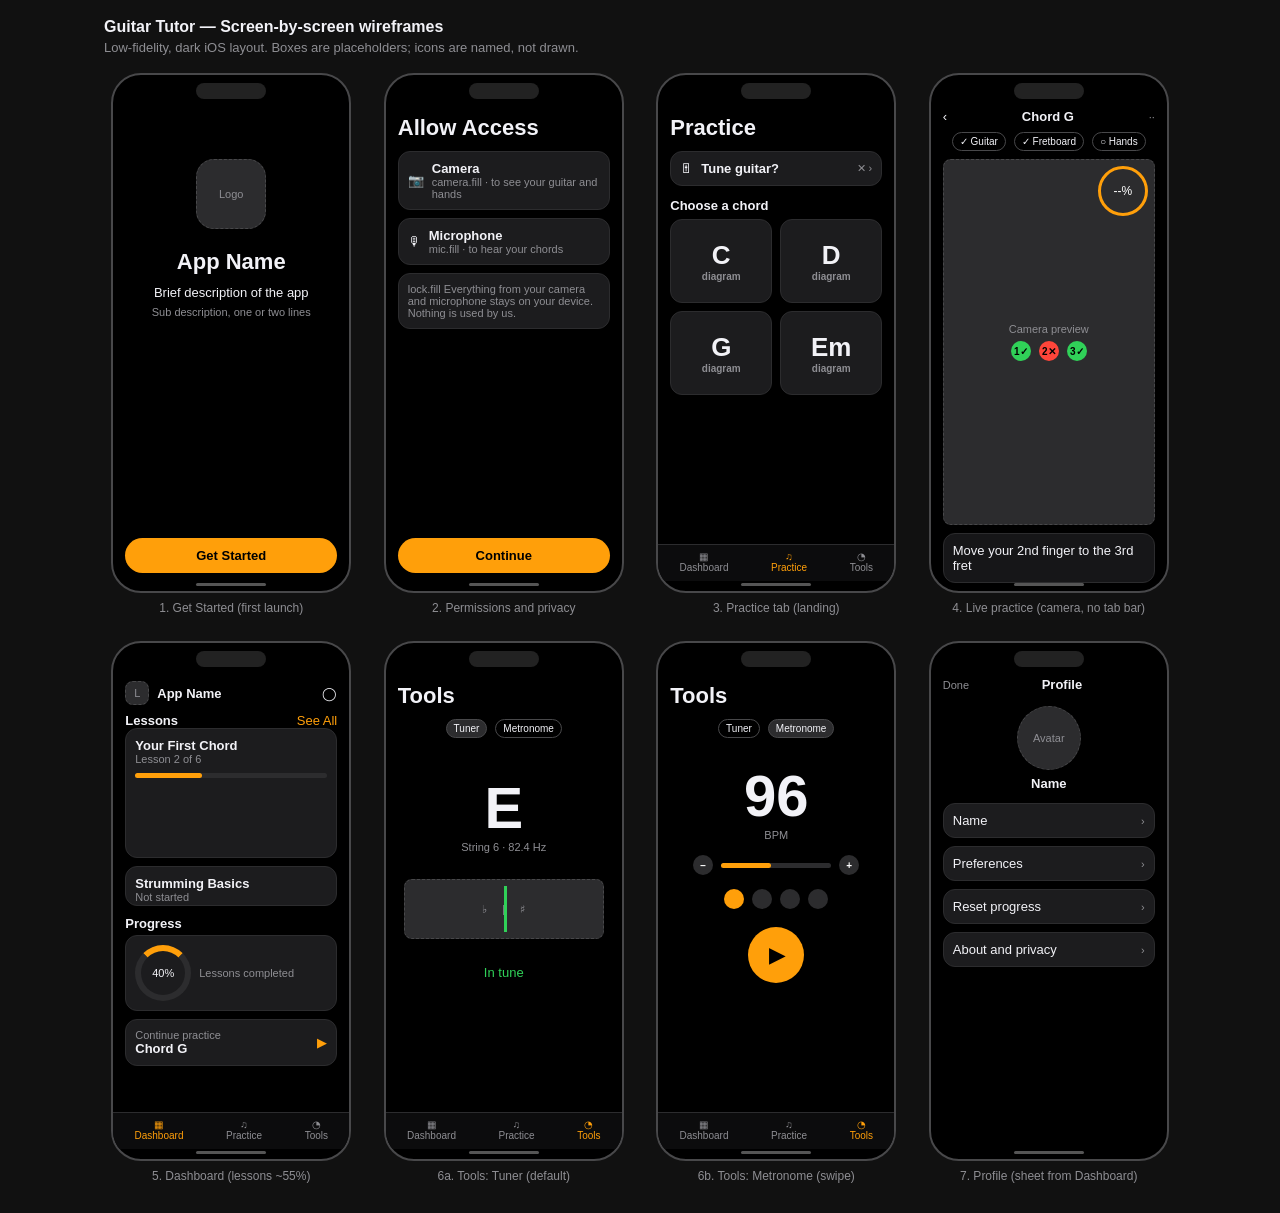
==== Guitar Tutor — Wireframes.html @ 3e051ee6 "first commit" ====
<!DOCTYPE html>
<html lang="en"><head><meta charset="utf-8">
<meta name="viewport" content="width=device-width, initial-scale=1, viewport-fit=cover">
<title>Guitar Tutor — Wireframes</title>
<style>
:root{box-sizing:border-box;padding-top:env(safe-area-inset-top,0px);padding-bottom:env(safe-area-inset-bottom,0px);--bg:#111;--s1:#1c1c1e;--s2:#2c2c2e;--ln:#48484a;--tx:#f2f2f7;--mu:#8e8e93;--ac:#ff9f0a;--g:#30d158;--r:#ff453a}
html{scroll-padding-top:env(safe-area-inset-top,0px)}
*{box-sizing:border-box}
body{margin:0;background:var(--bg);color:var(--tx);font:13px -apple-system,"Segoe UI",Helvetica,Arial,sans-serif}
.w{max-width:1100px;margin:0 auto;padding:18px 14px 30px}
h1{font-size:16px;margin:0 0 4px}.sub{color:var(--mu);margin:0 0 18px}
.grid{display:grid;grid-template-columns:repeat(auto-fill,minmax(250px,1fr));gap:26px 18px;justify-items:center}
figure{margin:0}figcaption{text-align:center;margin-top:8px;color:var(--mu);font-size:12px}
.ph{width:240px;height:520px;border:2px solid var(--ln);border-radius:30px;background:#000;position:relative;overflow:hidden;display:flex;flex-direction:column;padding:34px 12px 10px}
.ph:before{content:"";position:absolute;top:8px;left:50%;width:70px;height:16px;margin-left:-35px;border-radius:9px;background:#222}
.ph:after{content:"";position:absolute;bottom:5px;left:50%;width:70px;height:3px;margin-left:-35px;border-radius:2px;background:#555}
.lt{font-size:22px;font-weight:700;margin:6px 0 10px}
.card{background:var(--s1);border:1px solid var(--s2);border-radius:12px;padding:9px;margin-bottom:8px}
.row{display:flex;align-items:center;gap:8px}.sp{justify-content:space-between}
.btn{background:var(--ac);color:#000;font-weight:600;text-align:center;border-radius:20px;padding:10px;margin-top:auto;margin-bottom:8px}
.box{background:var(--s2);border:1px dashed var(--ln);border-radius:8px;display:flex;align-items:center;justify-content:center;color:var(--mu);font-size:11px}
.mu{color:var(--mu);font-size:11px}.b{font-weight:600}.c{text-align:center}
.tab{margin-top:auto;display:flex;justify-content:space-around;border-top:1px solid var(--s2);padding:6px 0 8px;font-size:10px;color:var(--mu);margin-left:-12px;margin-right:-12px;background:#0c0c0d}
.tab span{text-align:center}.tab .on{color:var(--ac)}
.chip{border:1px solid var(--ln);border-radius:12px;padding:3px 7px;font-size:10px}
.dot{width:20px;height:20px;border-radius:50%;display:inline-flex;align-items:center;justify-content:center;font-size:10px;font-weight:700;color:#000}
.pb{height:5px;background:var(--s2);border-radius:3px}.pb i{display:block;height:5px;background:var(--ac);border-radius:3px}
.ring{width:56px;height:56px;border-radius:50%;border:6px solid var(--s2);border-top-color:var(--ac);display:flex;align-items:center;justify-content:center;font-size:11px}
.chord{height:84px;display:flex;flex-direction:column;align-items:center;justify-content:center;font-size:26px;font-weight:700}
.g2{display:grid;grid-template-columns:1fr 1fr;gap:8px}
.g2 .card{margin:0}
</style></head><body><div class="w">
<h1>Guitar Tutor — Screen-by-screen wireframes</h1>
<p class="sub">Low-fidelity, dark iOS layout. Boxes are placeholders; icons are named, not drawn.</p>
<div class="grid">

<figure><div class="ph">
<div class="box" style="width:70px;height:70px;margin:50px auto 14px;border-radius:18px">Logo</div>
<div class="lt c">App Name</div>
<div class="c">Brief description of the app</div>
<div class="c mu" style="margin-top:6px">Sub description, one or two lines</div>
<div class="btn">Get Started</div></div><figcaption>1. Get Started (first launch)</figcaption></figure>

<figure><div class="ph">
<div class="lt">Allow Access</div>
<div class="card"><div class="row"><span>📷</span><div><div class="b">Camera</div><div class="mu">camera.fill · to see your guitar and hands</div></div></div></div>
<div class="card"><div class="row"><span>🎙</span><div><div class="b">Microphone</div><div class="mu">mic.fill · to hear your chords</div></div></div></div>
<div class="card mu">lock.fill Everything from your camera and microphone stays on your device. Nothing is used by us.</div>
<div class="btn">Continue</div></div><figcaption>2. Permissions and privacy</figcaption></figure>

<figure><div class="ph">
<div class="lt">Practice</div>
<div class="card row sp"><div class="row"><span>🎚</span><span class="b">Tune guitar?</span></div><span class="mu">✕ ›</span></div>
<div class="b" style="margin:4px 0 6px">Choose a chord</div>
<div class="g2"><div class="card chord">C<span class="mu" style="font-size:10px">diagram</span></div><div class="card chord">D<span class="mu" style="font-size:10px">diagram</span></div><div class="card chord">G<span class="mu" style="font-size:10px">diagram</span></div><div class="card chord">Em<span class="mu" style="font-size:10px">diagram</span></div></div>
<div class="tab"><span>▦<br>Dashboard</span><span class="on">♫<br>Practice</span><span>◔<br>Tools</span></div></div><figcaption>3. Practice tab (landing)</figcaption></figure>

<figure><div class="ph" style="padding-bottom:8px">
<div class="row sp"><span>‹</span><span class="b">Chord G</span><span class="mu">··</span></div>
<div class="row" style="margin:8px 0;justify-content:center"><span class="chip">✓ Guitar</span><span class="chip">✓ Fretboard</span><span class="chip">○ Hands</span></div>
<div class="box" style="flex:1;position:relative;flex-direction:column;gap:6px">Camera preview<div class="row"><span class="dot" style="background:var(--g)">1✓</span><span class="dot" style="background:var(--r)">2✕</span><span class="dot" style="background:var(--g)">3✓</span></div>
<div style="position:absolute;right:6px;top:6px;width:50px;height:50px;border-radius:50%;border:3px solid var(--ac);display:flex;align-items:center;justify-content:center;color:#fff;font-size:12px">--%</div></div>
<div class="card" style="margin:8px 0 0;background:#1c1c1ecc">Move your 2nd finger to the 3rd fret</div></div><figcaption>4. Live practice (camera, no tab bar)</figcaption></figure>

<figure><div class="ph">
<div class="row sp" style="margin-top:4px"><div class="row"><div class="box" style="width:24px;height:24px">L</div><span class="b">App Name</span></div><span>◯</span></div>
<div class="row sp" style="margin-top:8px"><span class="b">Lessons</span><span style="color:var(--ac)">See All</span></div>
<div class="card" style="height:130px"><div class="b">Your First Chord</div><div class="mu">Lesson 2 of 6</div><div class="pb" style="margin-top:8px"><i style="width:35%"></i></div></div>
<div class="card" style="height:40px"><div class="b">Strumming Basics</div><div class="mu">Not started</div></div>
<div class="b" style="margin:2px 0 4px">Progress</div>
<div class="card row"><div class="ring">40%</div><div class="mu">Lessons completed</div></div>
<div class="card row sp"><div><div class="mu">Continue practice</div><div class="b">Chord G</div></div><span style="color:var(--ac)">▶</span></div>
<div class="tab"><span class="on">▦<br>Dashboard</span><span>♫<br>Practice</span><span>◔<br>Tools</span></div></div><figcaption>5. Dashboard (lessons ~55%)</figcaption></figure>

<figure><div class="ph">
<div class="lt">Tools</div>
<div class="row" style="justify-content:center;margin-bottom:6px"><span class="chip" style="background:var(--s2)">Tuner</span><span class="chip">Metronome</span></div>
<div class="c" style="font-size:58px;font-weight:700;margin-top:30px">E</div>
<div class="c mu">String 6 · 82.4 Hz</div>
<div class="box" style="height:60px;margin:26px 6px;position:relative">♭ &nbsp;&nbsp;&nbsp;&nbsp;|&nbsp;&nbsp;&nbsp;&nbsp; ♯<i style="position:absolute;left:50%;top:6px;bottom:6px;width:3px;background:var(--g)"></i></div>
<div class="c" style="color:var(--g)">In tune</div>
<div class="tab"><span>▦<br>Dashboard</span><span>♫<br>Practice</span><span class="on">◔<br>Tools</span></div></div><figcaption>6a. Tools: Tuner (default)</figcaption></figure>

<figure><div class="ph">
<div class="lt">Tools</div>
<div class="row" style="justify-content:center;margin-bottom:6px"><span class="chip">Tuner</span><span class="chip" style="background:var(--s2)">Metronome</span></div>
<div class="c" style="font-size:58px;font-weight:700;margin-top:18px">96</div>
<div class="c mu">BPM</div>
<div class="row" style="justify-content:center;margin:14px 0"><span class="dot" style="background:var(--s2);color:#fff">−</span><div class="pb" style="width:110px"><i style="width:45%"></i></div><span class="dot" style="background:var(--s2);color:#fff">+</span></div>
<div class="row" style="justify-content:center"><span class="dot" style="background:var(--ac)"></span><span class="dot" style="background:var(--s2)"></span><span class="dot" style="background:var(--s2)"></span><span class="dot" style="background:var(--s2)"></span></div>
<div class="dot" style="background:var(--ac);width:56px;height:56px;margin:18px auto 0;font-size:20px">▶</div>
<div class="tab"><span>▦<br>Dashboard</span><span>♫<br>Practice</span><span class="on">◔<br>Tools</span></div></div><figcaption>6b. Tools: Metronome (swipe)</figcaption></figure>

<figure><div class="ph">
<div class="row sp"><span class="mu">Done</span><span class="b">Profile</span><span></span></div>
<div class="box" style="width:64px;height:64px;border-radius:50%;margin:14px auto 6px">Avatar</div>
<div class="c b" style="margin-bottom:12px">Name</div>
<div class="card row sp"><span>Name</span><span class="mu">›</span></div>
<div class="card row sp"><span>Preferences</span><span class="mu">›</span></div>
<div class="card row sp"><span>Reset progress</span><span class="mu">›</span></div>
<div class="card row sp"><span>About and privacy</span><span class="mu">›</span></div></div><figcaption>7. Profile (sheet from Dashboard)</figcaption></figure>

</div></div></body></html>
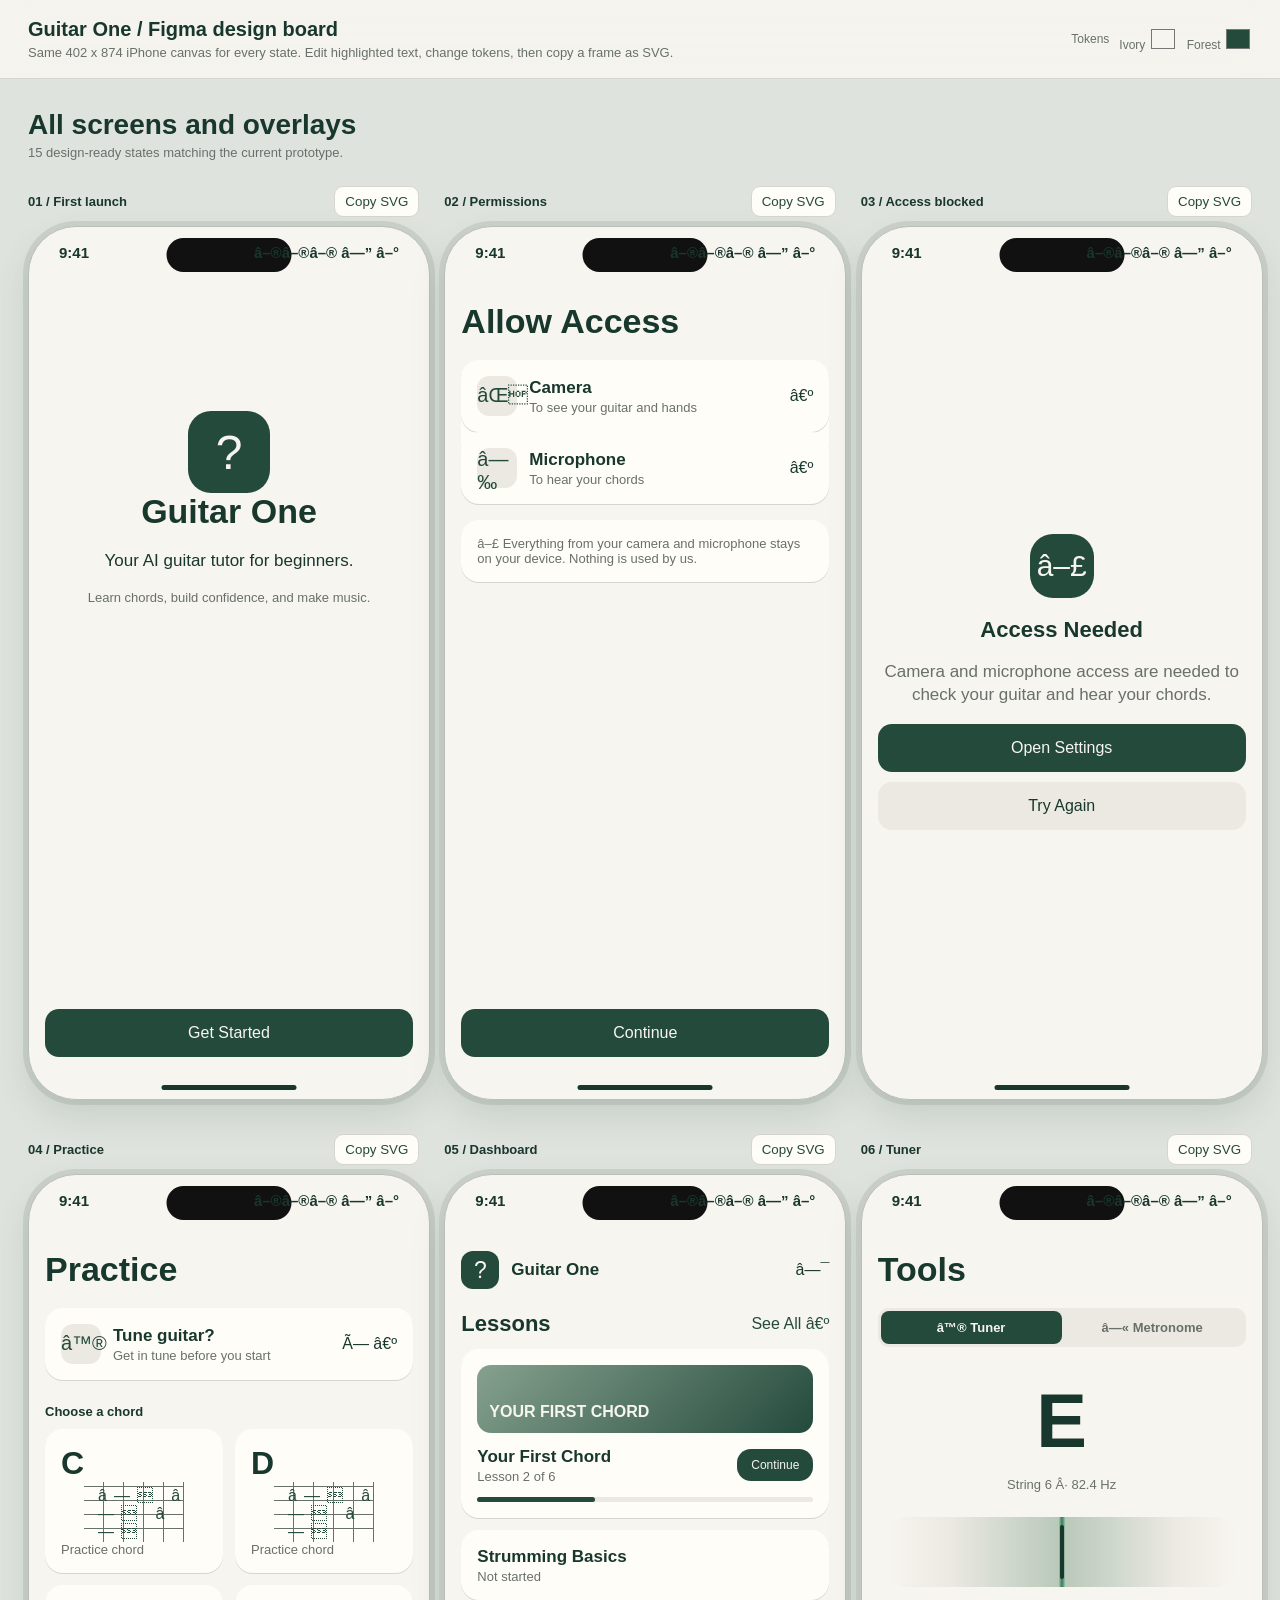
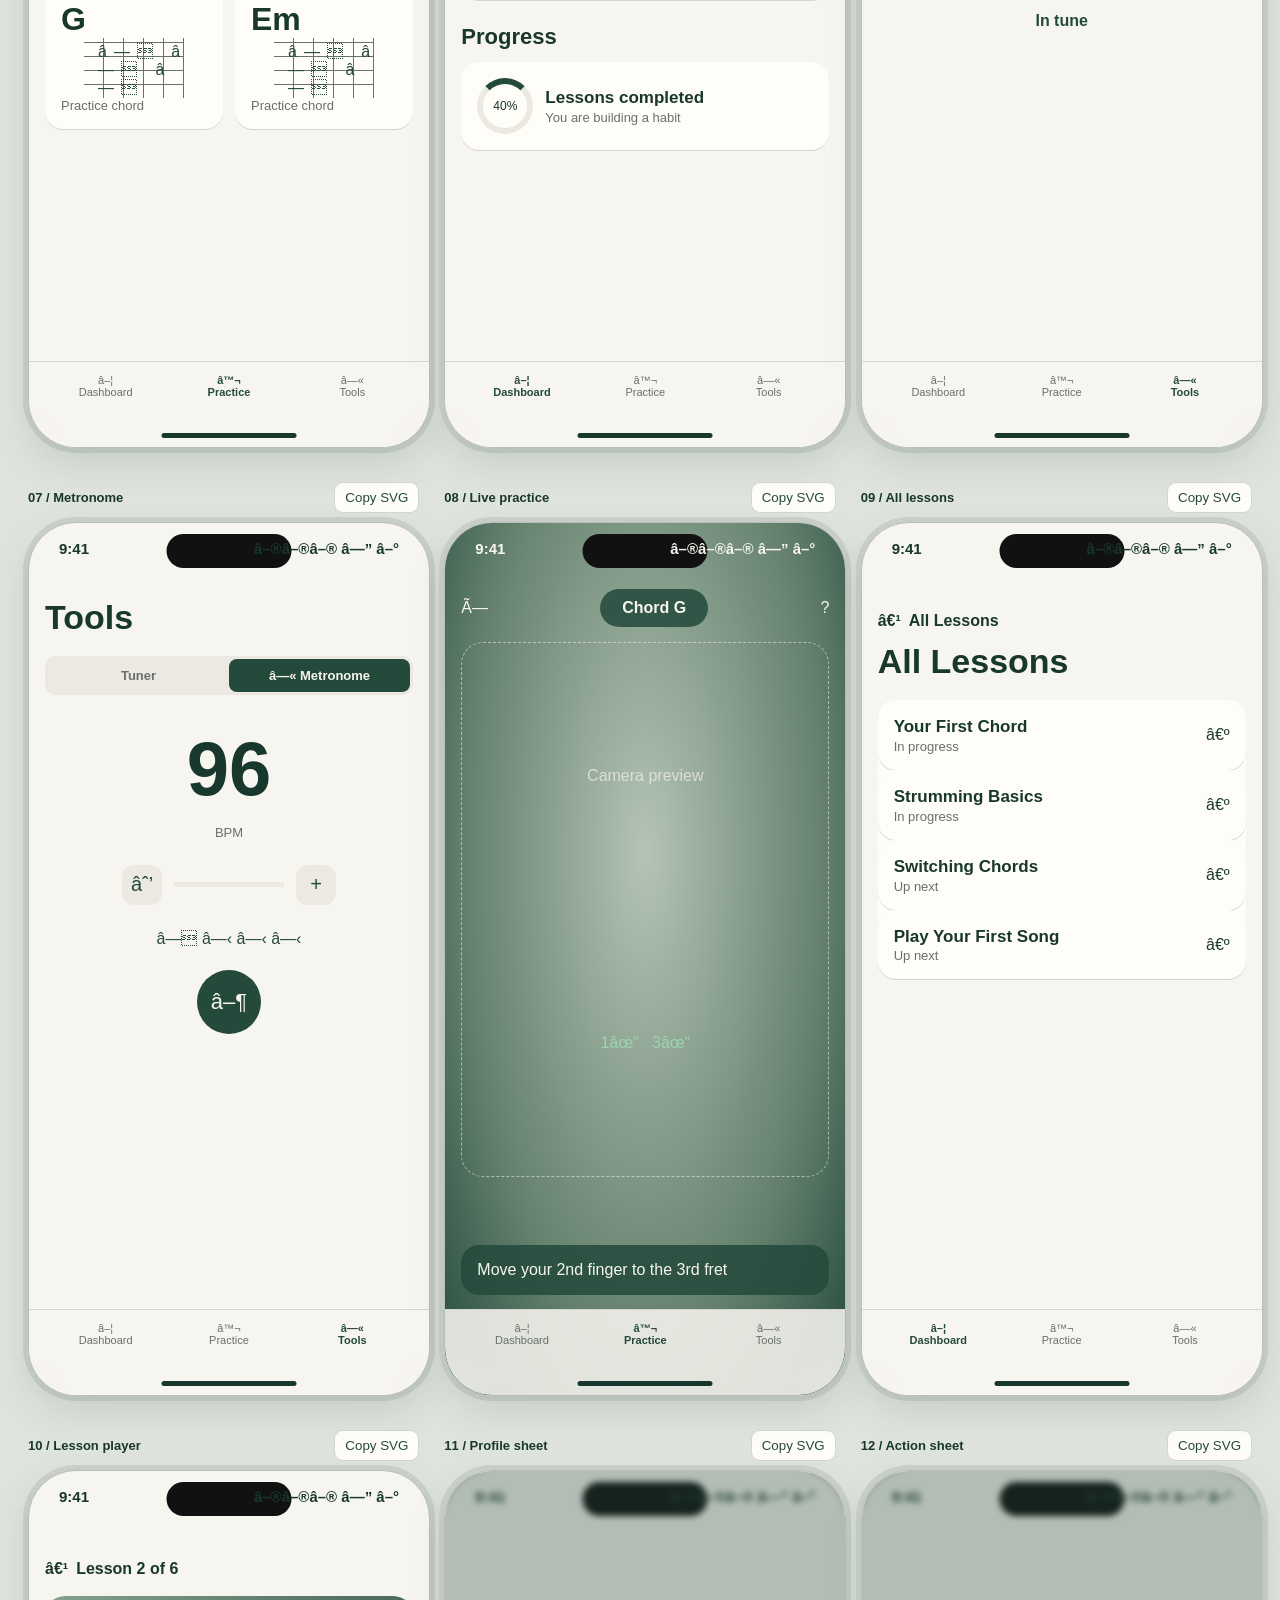
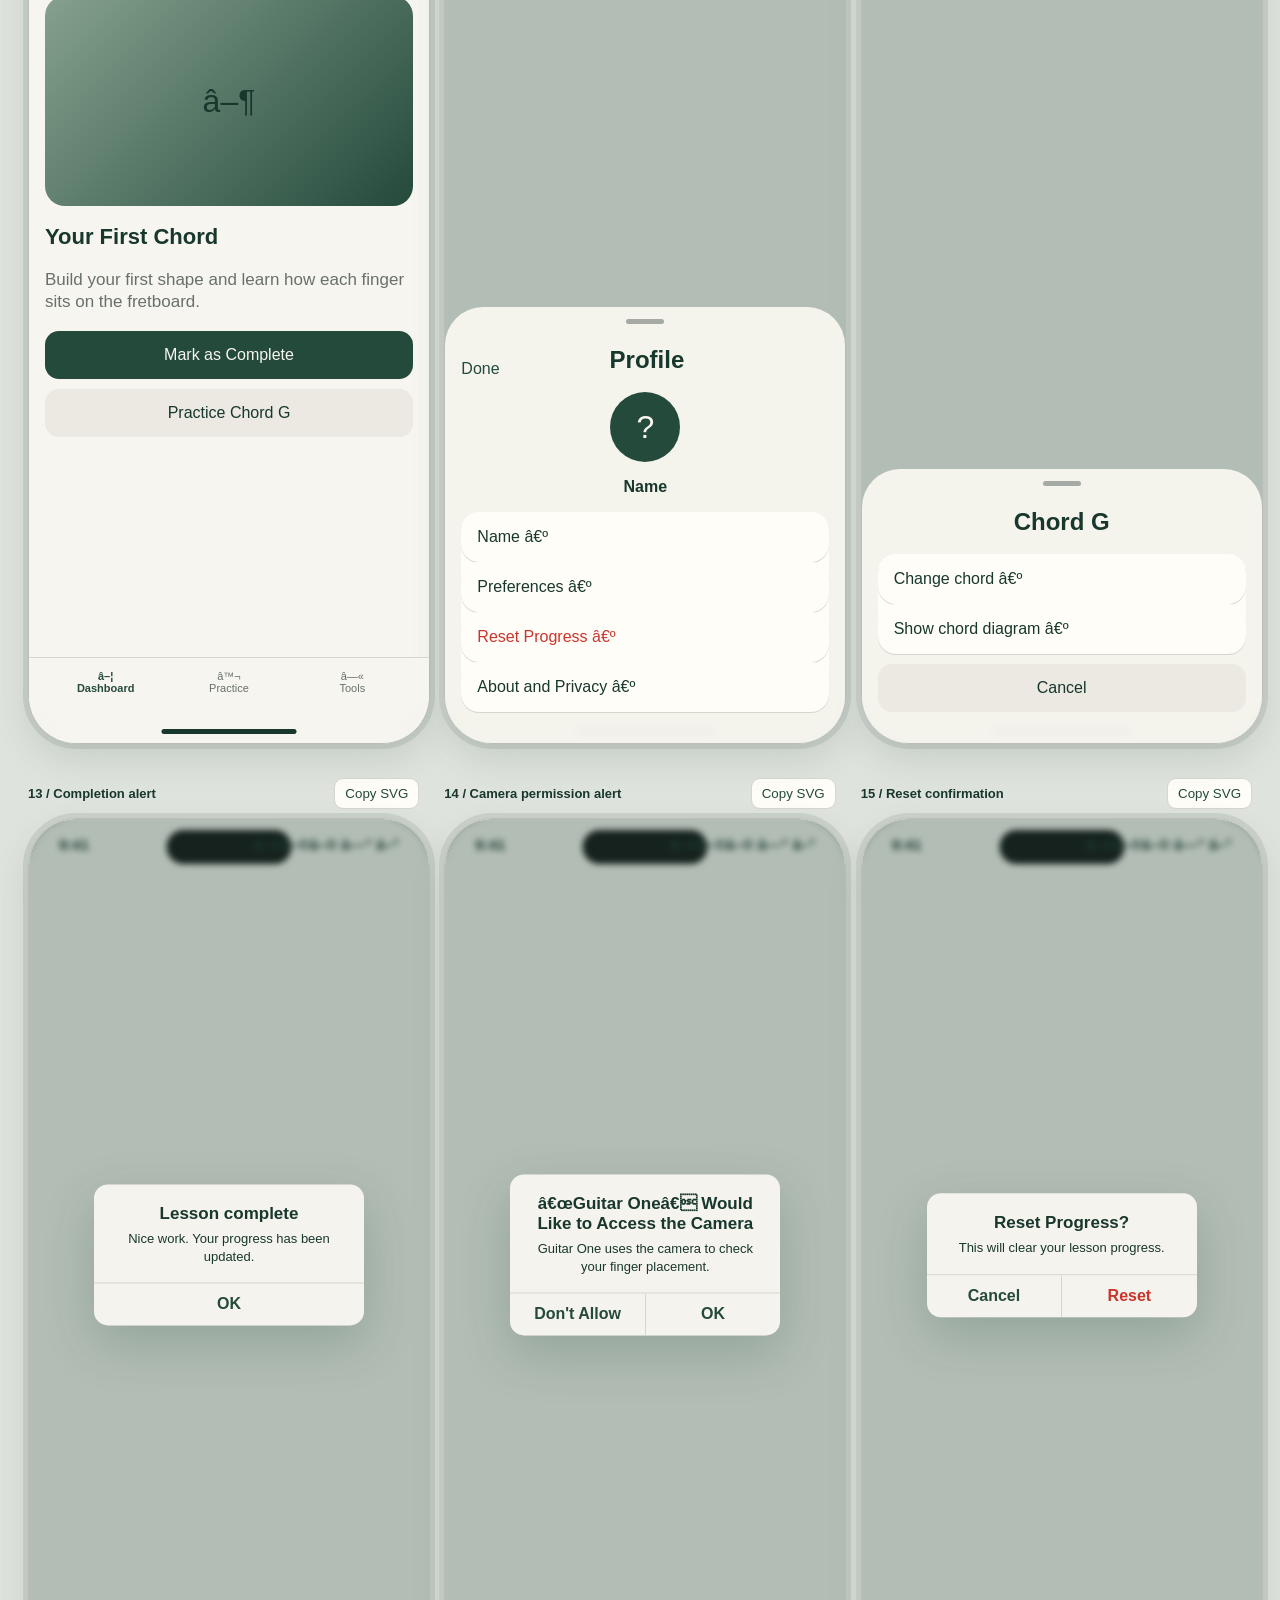
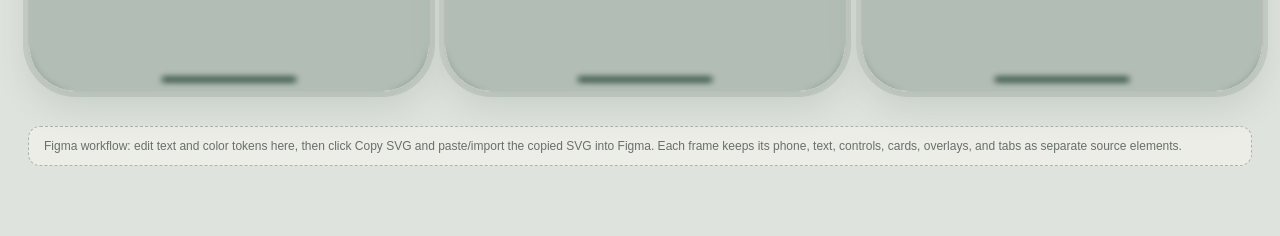
==== commit f1f77bde: "ui changes" ====
--- a/Guitar Tutor — Wireframes.html
+++ b/Guitar Tutor — Wireframes.html
@@ -1,103 +1,37 @@
-<!DOCTYPE html>
-<html lang="en"><head><meta charset="utf-8">
-<meta name="viewport" content="width=device-width, initial-scale=1, viewport-fit=cover">
-<title>Guitar Tutor — Wireframes</title>
+﻿<!doctype html>
+<html lang="en">
+<head>
+<meta charset="utf-8">
+<meta name="viewport" content="width=device-width,initial-scale=1">
+<title>Guitar One - Figma design board</title>
 <style>
-:root{box-sizing:border-box;padding-top:env(safe-area-inset-top,0px);padding-bottom:env(safe-area-inset-bottom,0px);--bg:#111;--s1:#1c1c1e;--s2:#2c2c2e;--ln:#48484a;--tx:#f2f2f7;--mu:#8e8e93;--ac:#ff9f0a;--g:#30d158;--r:#ff453a}
-html{scroll-padding-top:env(safe-area-inset-top,0px)}
-*{box-sizing:border-box}
-body{margin:0;background:var(--bg);color:var(--tx);font:13px -apple-system,"Segoe UI",Helvetica,Arial,sans-serif}
-.w{max-width:1100px;margin:0 auto;padding:18px 14px 30px}
-h1{font-size:16px;margin:0 0 4px}.sub{color:var(--mu);margin:0 0 18px}
-.grid{display:grid;grid-template-columns:repeat(auto-fill,minmax(250px,1fr));gap:26px 18px;justify-items:center}
-figure{margin:0}figcaption{text-align:center;margin-top:8px;color:var(--mu);font-size:12px}
-.ph{width:240px;height:520px;border:2px solid var(--ln);border-radius:30px;background:#000;position:relative;overflow:hidden;display:flex;flex-direction:column;padding:34px 12px 10px}
-.ph:before{content:"";position:absolute;top:8px;left:50%;width:70px;height:16px;margin-left:-35px;border-radius:9px;background:#222}
-.ph:after{content:"";position:absolute;bottom:5px;left:50%;width:70px;height:3px;margin-left:-35px;border-radius:2px;background:#555}
-.lt{font-size:22px;font-weight:700;margin:6px 0 10px}
-.card{background:var(--s1);border:1px solid var(--s2);border-radius:12px;padding:9px;margin-bottom:8px}
-.row{display:flex;align-items:center;gap:8px}.sp{justify-content:space-between}
-.btn{background:var(--ac);color:#000;font-weight:600;text-align:center;border-radius:20px;padding:10px;margin-top:auto;margin-bottom:8px}
-.box{background:var(--s2);border:1px dashed var(--ln);border-radius:8px;display:flex;align-items:center;justify-content:center;color:var(--mu);font-size:11px}
-.mu{color:var(--mu);font-size:11px}.b{font-weight:600}.c{text-align:center}
-.tab{margin-top:auto;display:flex;justify-content:space-around;border-top:1px solid var(--s2);padding:6px 0 8px;font-size:10px;color:var(--mu);margin-left:-12px;margin-right:-12px;background:#0c0c0d}
-.tab span{text-align:center}.tab .on{color:var(--ac)}
-.chip{border:1px solid var(--ln);border-radius:12px;padding:3px 7px;font-size:10px}
-.dot{width:20px;height:20px;border-radius:50%;display:inline-flex;align-items:center;justify-content:center;font-size:10px;font-weight:700;color:#000}
-.pb{height:5px;background:var(--s2);border-radius:3px}.pb i{display:block;height:5px;background:var(--ac);border-radius:3px}
-.ring{width:56px;height:56px;border-radius:50%;border:6px solid var(--s2);border-top-color:var(--ac);display:flex;align-items:center;justify-content:center;font-size:11px}
-.chord{height:84px;display:flex;flex-direction:column;align-items:center;justify-content:center;font-size:26px;font-weight:700}
-.g2{display:grid;grid-template-columns:1fr 1fr;gap:8px}
-.g2 .card{margin:0}
-</style></head><body><div class="w">
-<h1>Guitar Tutor — Screen-by-screen wireframes</h1>
-<p class="sub">Low-fidelity, dark iOS layout. Boxes are placeholders; icons are named, not drawn.</p>
-<div class="grid">
-
-<figure><div class="ph">
-<div class="box" style="width:70px;height:70px;margin:50px auto 14px;border-radius:18px">Logo</div>
-<div class="lt c">App Name</div>
-<div class="c">Brief description of the app</div>
-<div class="c mu" style="margin-top:6px">Sub description, one or two lines</div>
-<div class="btn">Get Started</div></div><figcaption>1. Get Started (first launch)</figcaption></figure>
-
-<figure><div class="ph">
-<div class="lt">Allow Access</div>
-<div class="card"><div class="row"><span>📷</span><div><div class="b">Camera</div><div class="mu">camera.fill · to see your guitar and hands</div></div></div></div>
-<div class="card"><div class="row"><span>🎙</span><div><div class="b">Microphone</div><div class="mu">mic.fill · to hear your chords</div></div></div></div>
-<div class="card mu">lock.fill Everything from your camera and microphone stays on your device. Nothing is used by us.</div>
-<div class="btn">Continue</div></div><figcaption>2. Permissions and privacy</figcaption></figure>
-
-<figure><div class="ph">
-<div class="lt">Practice</div>
-<div class="card row sp"><div class="row"><span>🎚</span><span class="b">Tune guitar?</span></div><span class="mu">✕ ›</span></div>
-<div class="b" style="margin:4px 0 6px">Choose a chord</div>
-<div class="g2"><div class="card chord">C<span class="mu" style="font-size:10px">diagram</span></div><div class="card chord">D<span class="mu" style="font-size:10px">diagram</span></div><div class="card chord">G<span class="mu" style="font-size:10px">diagram</span></div><div class="card chord">Em<span class="mu" style="font-size:10px">diagram</span></div></div>
-<div class="tab"><span>▦<br>Dashboard</span><span class="on">♫<br>Practice</span><span>◔<br>Tools</span></div></div><figcaption>3. Practice tab (landing)</figcaption></figure>
-
-<figure><div class="ph" style="padding-bottom:8px">
-<div class="row sp"><span>‹</span><span class="b">Chord G</span><span class="mu">··</span></div>
-<div class="row" style="margin:8px 0;justify-content:center"><span class="chip">✓ Guitar</span><span class="chip">✓ Fretboard</span><span class="chip">○ Hands</span></div>
-<div class="box" style="flex:1;position:relative;flex-direction:column;gap:6px">Camera preview<div class="row"><span class="dot" style="background:var(--g)">1✓</span><span class="dot" style="background:var(--r)">2✕</span><span class="dot" style="background:var(--g)">3✓</span></div>
-<div style="position:absolute;right:6px;top:6px;width:50px;height:50px;border-radius:50%;border:3px solid var(--ac);display:flex;align-items:center;justify-content:center;color:#fff;font-size:12px">--%</div></div>
-<div class="card" style="margin:8px 0 0;background:#1c1c1ecc">Move your 2nd finger to the 3rd fret</div></div><figcaption>4. Live practice (camera, no tab bar)</figcaption></figure>
-
-<figure><div class="ph">
-<div class="row sp" style="margin-top:4px"><div class="row"><div class="box" style="width:24px;height:24px">L</div><span class="b">App Name</span></div><span>◯</span></div>
-<div class="row sp" style="margin-top:8px"><span class="b">Lessons</span><span style="color:var(--ac)">See All</span></div>
-<div class="card" style="height:130px"><div class="b">Your First Chord</div><div class="mu">Lesson 2 of 6</div><div class="pb" style="margin-top:8px"><i style="width:35%"></i></div></div>
-<div class="card" style="height:40px"><div class="b">Strumming Basics</div><div class="mu">Not started</div></div>
-<div class="b" style="margin:2px 0 4px">Progress</div>
-<div class="card row"><div class="ring">40%</div><div class="mu">Lessons completed</div></div>
-<div class="card row sp"><div><div class="mu">Continue practice</div><div class="b">Chord G</div></div><span style="color:var(--ac)">▶</span></div>
-<div class="tab"><span class="on">▦<br>Dashboard</span><span>♫<br>Practice</span><span>◔<br>Tools</span></div></div><figcaption>5. Dashboard (lessons ~55%)</figcaption></figure>
-
-<figure><div class="ph">
-<div class="lt">Tools</div>
-<div class="row" style="justify-content:center;margin-bottom:6px"><span class="chip" style="background:var(--s2)">Tuner</span><span class="chip">Metronome</span></div>
-<div class="c" style="font-size:58px;font-weight:700;margin-top:30px">E</div>
-<div class="c mu">String 6 · 82.4 Hz</div>
-<div class="box" style="height:60px;margin:26px 6px;position:relative">♭ &nbsp;&nbsp;&nbsp;&nbsp;|&nbsp;&nbsp;&nbsp;&nbsp; ♯<i style="position:absolute;left:50%;top:6px;bottom:6px;width:3px;background:var(--g)"></i></div>
-<div class="c" style="color:var(--g)">In tune</div>
-<div class="tab"><span>▦<br>Dashboard</span><span>♫<br>Practice</span><span class="on">◔<br>Tools</span></div></div><figcaption>6a. Tools: Tuner (default)</figcaption></figure>
-
-<figure><div class="ph">
-<div class="lt">Tools</div>
-<div class="row" style="justify-content:center;margin-bottom:6px"><span class="chip">Tuner</span><span class="chip" style="background:var(--s2)">Metronome</span></div>
-<div class="c" style="font-size:58px;font-weight:700;margin-top:18px">96</div>
-<div class="c mu">BPM</div>
-<div class="row" style="justify-content:center;margin:14px 0"><span class="dot" style="background:var(--s2);color:#fff">−</span><div class="pb" style="width:110px"><i style="width:45%"></i></div><span class="dot" style="background:var(--s2);color:#fff">+</span></div>
-<div class="row" style="justify-content:center"><span class="dot" style="background:var(--ac)"></span><span class="dot" style="background:var(--s2)"></span><span class="dot" style="background:var(--s2)"></span><span class="dot" style="background:var(--s2)"></span></div>
-<div class="dot" style="background:var(--ac);width:56px;height:56px;margin:18px auto 0;font-size:20px">▶</div>
-<div class="tab"><span>▦<br>Dashboard</span><span>♫<br>Practice</span><span class="on">◔<br>Tools</span></div></div><figcaption>6b. Tools: Metronome (swipe)</figcaption></figure>
-
-<figure><div class="ph">
-<div class="row sp"><span class="mu">Done</span><span class="b">Profile</span><span></span></div>
-<div class="box" style="width:64px;height:64px;border-radius:50%;margin:14px auto 6px">Avatar</div>
-<div class="c b" style="margin-bottom:12px">Name</div>
-<div class="card row sp"><span>Name</span><span class="mu">›</span></div>
-<div class="card row sp"><span>Preferences</span><span class="mu">›</span></div>
-<div class="card row sp"><span>Reset progress</span><span class="mu">›</span></div>
-<div class="card row sp"><span>About and privacy</span><span class="mu">›</span></div></div><figcaption>7. Profile (sheet from Dashboard)</figcaption></figure>
-
-</div></div></body></html>
+:root{--ivory:#f7f5ef;--forest:#244a3c;--ink:#18372d;--surface:#fffdf8;--soft:#ebe9e2;--line:#d6d5ce;--muted:#68706b;--danger:#c9352d;--canvas:#dfe3dd}*{box-sizing:border-box}html{background:var(--canvas);font-family:-apple-system,'SF Pro Display','Segoe UI',sans-serif;color:var(--ink)}body{margin:0}.toolbar{position:sticky;top:0;z-index:20;display:flex;gap:20px;align-items:center;padding:18px 28px;background:#f7f5efee;border-bottom:1px solid var(--line);backdrop-filter:blur(18px)}h1{font-size:20px;margin:0}.toolbar p,.intro p{margin:4px 0 0;color:var(--muted);font-size:13px}.tokens{margin-left:auto;display:flex;gap:10px;align-items:center;color:var(--muted);font-size:12px}.tokens input{width:28px;height:28px;border:0;background:transparent;padding:0}.board{max-width:1420px;margin:auto;padding:30px 28px 70px}.intro{margin-bottom:26px}.intro h2{margin:0;font-size:28px}.grid{display:grid;grid-template-columns:repeat(auto-fit,minmax(300px,1fr));gap:34px 25px;align-items:start}.frame-tools{display:flex;justify-content:space-between;align-items:center;margin-bottom:9px;color:var(--muted);font-size:12px}.frame-tools strong{color:var(--ink);font-size:13px}.copy{border:1px solid var(--line);border-radius:9px;background:var(--surface);color:var(--forest);padding:7px 10px;font:600 12px inherit}.phone{width:402px;height:874px;position:relative;margin:auto;background:var(--ivory);border:1px solid #b9beb8;border-radius:48px;overflow:hidden;box-shadow:0 15px 35px #244a3c22,0 0 0 5px #ccd1cb}.phone:before{content:'';position:absolute;z-index:5;top:11px;left:50%;width:125px;height:34px;transform:translateX(-50%);border-radius:20px;background:#111}.phone:after{content:'';position:absolute;z-index:6;bottom:9px;left:50%;width:135px;height:5px;transform:translateX(-50%);border-radius:5px;background:var(--ink)}.status{position:absolute;z-index:7;top:17px;left:30px;right:30px;display:flex;justify-content:space-between;font-weight:700;font-size:15px}.screen{height:100%;position:relative;padding:76px 16px 38px;overflow:hidden}.center{text-align:center}.title{font-size:34px;line-height:1.08;margin:0 0 20px;font-weight:750}.title2{font-size:22px;font-weight:750}.body{font-size:17px;line-height:1.35}.small{font-size:13px}.muted{color:var(--muted)}.accent{color:var(--forest)}.editable{outline:0;border-radius:3px}.editable:hover,.editable:focus{box-shadow:0 0 0 2px #86a18e66}.logo{width:82px;height:82px;margin:auto;border-radius:23px;background:var(--forest);color:var(--ivory);display:grid;place-items:center;font-size:48px}.logo.small{width:38px;height:38px;border-radius:12px;font-size:23px}.button{display:block;width:100%;border:0;border-radius:14px;padding:15px 18px;background:var(--forest);color:var(--ivory);font:600 16px inherit;text-align:center}.button.secondary{background:var(--soft);color:var(--ink)}.bottom{position:absolute;left:16px;right:16px;bottom:42px}.card,.group{background:var(--surface);border-radius:18px;box-shadow:0 1px 0 var(--line)}.card{padding:16px}.group{overflow:hidden}.row{display:flex;align-items:center;gap:12px}.between{justify-content:space-between}.iconbox{width:40px;height:40px;border-radius:12px;background:var(--soft);display:grid;place-items:center;color:var(--forest);font-size:20px}.chords{display:grid;grid-template-columns:1fr 1fr;gap:12px}.chord{height:144px;display:flex;flex-direction:column;justify-content:space-between}.chord strong{font-size:32px}.diagram{height:70px;width:100px;margin:auto;background:repeating-linear-gradient(90deg,transparent 0 19px,var(--muted) 19px 20px),repeating-linear-gradient(0deg,transparent 0 13px,var(--muted) 13px 14px)}.diagram:after{content:'â—  â—  â—';position:relative;top:5px;left:14px;color:var(--forest);letter-spacing:7px}.tabs{position:absolute;z-index:4;left:0;right:0;bottom:0;height:86px;padding:12px 15px 25px;display:grid;grid-template-columns:repeat(3,1fr);background:#f7f5efdf;border-top:1px solid var(--line);backdrop-filter:blur(18px)}.tab{text-align:center;color:var(--muted);font-size:11px}.tab b{display:block;font-size:22px;margin-bottom:3px}.tab.on{color:var(--forest);font-weight:700}.lesson-art{height:68px;margin-bottom:13px;border-radius:14px;background:linear-gradient(135deg,#86a18e,var(--forest));padding:12px;display:flex;align-items:end;color:var(--ivory);font-weight:700}.progress{height:5px;margin-top:13px;background:var(--soft);border-radius:5px}.progress i{display:block;width:35%;height:100%;background:var(--forest);border-radius:5px}.ring{width:56px;height:56px;border:6px solid var(--soft);border-top-color:var(--forest);border-radius:50%;display:grid;place-items:center;font-size:12px}.segmented{display:grid;grid-template-columns:1fr 1fr;padding:3px;background:var(--soft);border-radius:11px}.segmented span{padding:9px;text-align:center;font-size:13px;font-weight:600;color:var(--muted)}.segmented .on{background:var(--forest);border-radius:8px;color:var(--ivory)}.big{font-size:76px;font-weight:750;text-align:center;margin:30px 0 0}.needle{height:70px;margin:25px 10px;background:linear-gradient(90deg,transparent,var(--soft) 18%,#b9c9ba 49%,#2f7d59 50%,#b9c9ba 51%,var(--soft) 82%,transparent);border-radius:20px;position:relative}.needle:after{content:'';position:absolute;top:8px;bottom:8px;left:50%;width:4px;background:var(--ink);border-radius:4px;transform:translateX(-50%)}.circle{width:64px;height:64px;margin:22px auto;border-radius:50%;display:grid;place-items:center;background:var(--forest);color:var(--ivory);font-size:22px}.live{height:100%;padding:66px 16px 0;background:radial-gradient(ellipse at 50% 38%,#b4c4b4,#64806d 64%,var(--forest));color:var(--ivory)}.live-top{display:flex;justify-content:space-between;align-items:center}.pill{padding:10px 22px;border-radius:99px;background:#244a3cdd;font-weight:700}.camera{height:535px;margin-top:15px;border:1px dashed #f7f5ef88;border-radius:22px;display:grid;place-items:center;color:#f7f5efaa}.hint{position:absolute;left:16px;right:16px;bottom:100px;padding:16px;border-radius:18px;background:#244a3cdd}.back{height:44px;display:flex;align-items:center;gap:8px;font-weight:600}.video{height:210px;margin:5px 0 18px;border-radius:20px;background:linear-gradient(135deg,#86a18e,var(--forest));display:grid;place-items:center;font-size:32px}.sheet-backdrop,.alert-backdrop{position:absolute;z-index:8;inset:0;background:#244a3c52;backdrop-filter:blur(3px)}.sheet{position:absolute;z-index:9;left:0;right:0;bottom:0;padding:12px 16px 31px;background:#f7f5eff5;border-radius:38px 38px 0 0}.grabber{width:38px;height:5px;margin:0 auto 22px;border-radius:4px;background:#a5aaa4}.sheet h2{text-align:center;margin:0 0 18px}.alert{position:absolute;z-index:10;top:50%;left:50%;width:270px;transform:translate(-50%,-50%);border-radius:14px;overflow:hidden;text-align:center;background:#f7f5eff7;box-shadow:0 18px 50px #244a3c35}.alert-copy{padding:20px 18px 17px}.alert h3{margin:0 0 6px;font-size:17px}.alert p{margin:0;font-size:13px;line-height:1.35}.alert-actions{display:flex;border-top:1px solid var(--line)}.alert-actions span{flex:1;padding:12px;color:var(--forest);font-size:16px;font-weight:600;text-align:center}.alert-actions span+span{border-left:1px solid var(--line)}.note{grid-column:1/-1;padding:12px 15px;border:1px dashed #aab4aa;border-radius:12px;color:var(--muted);font-size:12px;background:#f7f5ef88}@media(max-width:700px){.toolbar{align-items:flex-start;flex-wrap:wrap;padding:15px}.tokens{width:100%;margin-left:0}.board{padding:22px 12px 50px}.grid{grid-template-columns:1fr}}
+</style>
+</head>
+<body>
+<header class="toolbar"><div><h1>Guitar One / Figma design board</h1><p>Same 402 x 874 iPhone canvas for every state. Edit highlighted text, change tokens, then copy a frame as SVG.</p></div><div class="tokens">Tokens <label>Ivory <input id="ivory" type="color" value="#f7f5ef"></label><label>Forest <input id="forest" type="color" value="#244a3c"></label></div></header>
+<main class="board"><div class="intro"><h2>All screens and overlays</h2><p>15 design-ready states matching the current prototype.</p></div><div class="grid">
+<article><div class="frame-tools"><strong>01 / First launch</strong><button class="copy" data-copy>Copy SVG</button></div><div class="phone" data-frame><div class="status">9:41 <span>â–®â–®â–® â—” â–°</span></div><div class="screen center"><div style="margin-top:108px"><div class="logo">?</div><h1 class="title editable" contenteditable="true">Guitar One</h1><p class="body editable" contenteditable="true">Your AI guitar tutor for beginners.</p><p class="small muted editable" contenteditable="true">Learn chords, build confidence, and make music.</p></div><div class="bottom"><div class="button editable" contenteditable="true">Get Started</div></div></div></div></article>
+<article><div class="frame-tools"><strong>02 / Permissions</strong><button class="copy" data-copy>Copy SVG</button></div><div class="phone" data-frame><div class="status">9:41 <span>â–®â–®â–® â—” â–°</span></div><div class="screen"><h1 class="title editable" contenteditable="true">Allow Access</h1><div class="group"><div class="card row between"><div class="row"><div class="iconbox">âŒ</div><div><strong class="body">Camera</strong><div class="small muted">To see your guitar and hands</div></div></div>â€º</div><div class="card row between"><div class="row"><div class="iconbox">â—‰</div><div><strong class="body">Microphone</strong><div class="small muted">To hear your chords</div></div></div>â€º</div></div><div class="card small muted" style="margin-top:16px">â–£ Everything from your camera and microphone stays on your device. Nothing is used by us.</div><div class="bottom"><div class="button">Continue</div></div></div></div></article>
+<article><div class="frame-tools"><strong>03 / Access blocked</strong><button class="copy" data-copy>Copy SVG</button></div><div class="phone" data-frame><div class="status">9:41 <span>â–®â–®â–® â—” â–°</span></div><div class="screen center" style="display:grid;place-items:center"><div><div class="logo" style="width:64px;height:64px;font-size:30px">â–£</div><h2 class="title2">Access Needed</h2><p class="body muted">Camera and microphone access are needed to check your guitar and hear your chords.</p><div class="button">Open Settings</div><div style="height:10px"></div><div class="button secondary">Try Again</div></div></div></div></article>
+<article><div class="frame-tools"><strong>04 / Practice</strong><button class="copy" data-copy>Copy SVG</button></div><div class="phone" data-frame><div class="status">9:41 <span>â–®â–®â–® â—” â–°</span></div><div class="screen"><h1 class="title">Practice</h1><div class="card row"><div class="iconbox">â™®</div><div><strong class="body">Tune guitar?</strong><div class="small muted">Get in tune before you start</div></div><span style="margin-left:auto">Ã— â€º</span></div><h2 class="small" style="margin:24px 0 10px">Choose a chord</h2><div class="chords"><div class="card chord"><strong>C</strong><div class="diagram"></div><span class="small muted">Practice chord</span></div><div class="card chord"><strong>D</strong><div class="diagram"></div><span class="small muted">Practice chord</span></div><div class="card chord"><strong>G</strong><div class="diagram"></div><span class="small muted">Practice chord</span></div><div class="card chord"><strong>Em</strong><div class="diagram"></div><span class="small muted">Practice chord</span></div></div><div class="tabs"><div class="tab">â–¦<br>Dashboard</div><div class="tab on">â™¬<br>Practice</div><div class="tab">â—«<br>Tools</div></div></div></div></article>
+<article><div class="frame-tools"><strong>05 / Dashboard</strong><button class="copy" data-copy>Copy SVG</button></div><div class="phone" data-frame><div class="status">9:41 <span>â–®â–®â–® â—” â–°</span></div><div class="screen"><div class="row between"><div class="row"><div class="logo small">?</div><strong class="body">Guitar One</strong></div>â—¯</div><div class="row between" style="margin:22px 0 12px"><h2 class="title2" style="margin:0">Lessons</h2><span class="accent">See All â€º</span></div><div class="card"><div class="lesson-art">YOUR FIRST CHORD</div><div class="row between"><div><strong class="body">Your First Chord</strong><div class="small muted">Lesson 2 of 6</div></div><span class="button" style="width:auto;padding:9px 14px;font-size:12px">Continue</span></div><div class="progress"><i></i></div></div><div class="card" style="margin-top:12px"><strong class="body">Strumming Basics</strong><div class="small muted">Not started</div></div><h2 class="title2" style="margin:24px 0 12px">Progress</h2><div class="card row"><div class="ring">40%</div><div><strong class="body">Lessons completed</strong><div class="small muted">You are building a habit</div></div></div><div class="tabs"><div class="tab on">â–¦<br>Dashboard</div><div class="tab">â™¬<br>Practice</div><div class="tab">â—«<br>Tools</div></div></div></div></article>
+<article><div class="frame-tools"><strong>06 / Tuner</strong><button class="copy" data-copy>Copy SVG</button></div><div class="phone" data-frame><div class="status">9:41 <span>â–®â–®â–® â—” â–°</span></div><div class="screen"><h1 class="title">Tools</h1><div class="segmented"><span class="on">â™® Tuner</span><span>â—« Metronome</span></div><div class="big">E</div><p class="small muted center">String 6 Â· 82.4 Hz</p><div class="needle"></div><p class="accent center"><strong>In tune</strong></p><div class="tabs"><div class="tab">â–¦<br>Dashboard</div><div class="tab">â™¬<br>Practice</div><div class="tab on">â—«<br>Tools</div></div></div></div></article>
+<article><div class="frame-tools"><strong>07 / Metronome</strong><button class="copy" data-copy>Copy SVG</button></div><div class="phone" data-frame><div class="status">9:41 <span>â–®â–®â–® â—” â–°</span></div><div class="screen"><h1 class="title">Tools</h1><div class="segmented"><span>Tuner</span><span class="on">â—« Metronome</span></div><div class="big">96</div><p class="small muted center">BPM</p><div class="row" style="justify-content:center;margin:25px 0"><span class="iconbox">âˆ’</span><div style="width:110px;height:5px;background:var(--soft)"></div><span class="iconbox">+</span></div><div class="center accent">â— â—‹ â—‹ â—‹</div><div class="circle">â–¶</div><div class="tabs"><div class="tab">â–¦<br>Dashboard</div><div class="tab">â™¬<br>Practice</div><div class="tab on">â—«<br>Tools</div></div></div></div></article>
+<article><div class="frame-tools"><strong>08 / Live practice</strong><button class="copy" data-copy>Copy SVG</button></div><div class="phone" data-frame><div class="status" style="color:var(--ivory)">9:41 <span>â–®â–®â–® â—” â–°</span></div><div class="live"><div class="live-top"><span>Ã—</span><div class="pill">Chord G</div><span>?</span></div><div class="camera">Camera preview<br><span style="color:#9bd5ae">1âœ“ &nbsp; 3âœ“</span></div><div class="hint editable" contenteditable="true">Move your 2nd finger to the 3rd fret</div><div class="tabs"><div class="tab">â–¦<br>Dashboard</div><div class="tab on">â™¬<br>Practice</div><div class="tab">â—«<br>Tools</div></div></div></div></article>
+<article><div class="frame-tools"><strong>09 / All lessons</strong><button class="copy" data-copy>Copy SVG</button></div><div class="phone" data-frame><div class="status">9:41 <span>â–®â–®â–® â—” â–°</span></div><div class="screen"><div class="back">â€¹ <span>All Lessons</span></div><h1 class="title">All Lessons</h1><div class="group"><div class="card row between"><div><strong class="body">Your First Chord</strong><div class="small muted">In progress</div></div>â€º</div><div class="card row between"><div><strong class="body">Strumming Basics</strong><div class="small muted">In progress</div></div>â€º</div><div class="card row between"><div><strong class="body">Switching Chords</strong><div class="small muted">Up next</div></div>â€º</div><div class="card row between"><div><strong class="body">Play Your First Song</strong><div class="small muted">Up next</div></div>â€º</div></div><div class="tabs"><div class="tab on">â–¦<br>Dashboard</div><div class="tab">â™¬<br>Practice</div><div class="tab">â—«<br>Tools</div></div></div></div></article>
+<article><div class="frame-tools"><strong>10 / Lesson player</strong><button class="copy" data-copy>Copy SVG</button></div><div class="phone" data-frame><div class="status">9:41 <span>â–®â–®â–® â—” â–°</span></div><div class="screen"><div class="back">â€¹ <span>Lesson 2 of 6</span></div><div class="video">â–¶</div><h2 class="title2 editable" contenteditable="true">Your First Chord</h2><p class="body muted editable" contenteditable="true">Build your first shape and learn how each finger sits on the fretboard.</p><div class="button editable" contenteditable="true">Mark as Complete</div><div style="height:10px"></div><div class="button secondary">Practice Chord G</div><div class="tabs"><div class="tab on">â–¦<br>Dashboard</div><div class="tab">â™¬<br>Practice</div><div class="tab">â—«<br>Tools</div></div></div></div></article>
+<article><div class="frame-tools"><strong>11 / Profile sheet</strong><button class="copy" data-copy>Copy SVG</button></div><div class="phone" data-frame><div class="status">9:41 <span>â–®â–®â–® â—” â–°</span></div><div class="screen"><div class="sheet-backdrop"></div><div class="sheet"><div class="grabber"></div><div class="row between"><span class="accent">Done</span><h2>Profile</h2><span style="width:35px"></span></div><div class="logo" style="width:70px;height:70px;border-radius:50%;font-size:32px">?</div><p class="center"><strong>Name</strong></p><div class="group"><div class="card row between">Name â€º</div><div class="card row between">Preferences â€º</div><div class="card row between" style="color:var(--danger)">Reset Progress â€º</div><div class="card row between">About and Privacy â€º</div></div></div></div></div></article>
+<article><div class="frame-tools"><strong>12 / Action sheet</strong><button class="copy" data-copy>Copy SVG</button></div><div class="phone" data-frame><div class="status">9:41 <span>â–®â–®â–® â—” â–°</span></div><div class="screen"><div class="sheet-backdrop"></div><div class="sheet"><div class="grabber"></div><h2>Chord G</h2><div class="group"><div class="card row between">Change chord â€º</div><div class="card row between">Show chord diagram â€º</div></div><div class="button secondary" style="margin-top:10px">Cancel</div></div></div></div></article>
+<article><div class="frame-tools"><strong>13 / Completion alert</strong><button class="copy" data-copy>Copy SVG</button></div><div class="phone" data-frame><div class="status">9:41 <span>â–®â–®â–® â—” â–°</span></div><div class="screen"><div class="alert-backdrop"></div><div class="alert"><div class="alert-copy"><h3 class="editable" contenteditable="true">Lesson complete</h3><p class="editable" contenteditable="true">Nice work. Your progress has been updated.</p></div><div class="alert-actions"><span>OK</span></div></div></div></div></article>
+<article><div class="frame-tools"><strong>14 / Camera permission alert</strong><button class="copy" data-copy>Copy SVG</button></div><div class="phone" data-frame><div class="status">9:41 <span>â–®â–®â–® â—” â–°</span></div><div class="screen"><div class="alert-backdrop"></div><div class="alert"><div class="alert-copy"><h3 class="editable" contenteditable="true">â€œGuitar Oneâ€ Would Like to Access the Camera</h3><p class="editable" contenteditable="true">Guitar One uses the camera to check your finger placement.</p></div><div class="alert-actions"><span>Don't Allow</span><span>OK</span></div></div></div></div></article>
+<article><div class="frame-tools"><strong>15 / Reset confirmation</strong><button class="copy" data-copy>Copy SVG</button></div><div class="phone" data-frame><div class="status">9:41 <span>â–®â–®â–® â—” â–°</span></div><div class="screen"><div class="alert-backdrop"></div><div class="alert"><div class="alert-copy"><h3 class="editable" contenteditable="true">Reset Progress?</h3><p class="editable" contenteditable="true">This will clear your lesson progress.</p></div><div class="alert-actions"><span>Cancel</span><span style="color:var(--danger)">Reset</span></div></div></div></div></article>
+<div class="note">Figma workflow: edit text and color tokens here, then click Copy SVG and paste/import the copied SVG into Figma. Each frame keeps its phone, text, controls, cards, overlays, and tabs as separate source elements.</div>
+</div></main>
+<script>
+const root=document.documentElement;
+document.querySelectorAll('input[type=color]').forEach(input=>input.addEventListener('input',event=>root.style.setProperty(event.target.id==='ivory'?'--ivory':'--forest',event.target.value)));
+document.querySelectorAll('[data-copy]').forEach(button=>button.addEventListener('click',async()=>{const frame=button.closest('article').querySelector('[data-frame]');const markup=new XMLSerializer().serializeToString(frame.cloneNode(true));const svg='<svg xmlns="http://www.w3.org/2000/svg" width="402" height="874" viewBox="0 0 402 874"><foreignObject width="402" height="874"><div xmlns="http://www.w3.org/1999/xhtml" style="width:402px;height:874px">'+markup+'</div></foreignObject></svg>';await navigator.clipboard.writeText(svg);const label=button.textContent;button.textContent='Copied';setTimeout(()=>button.textContent=label,1200)}));
+</script>
+</body>
+</html>
